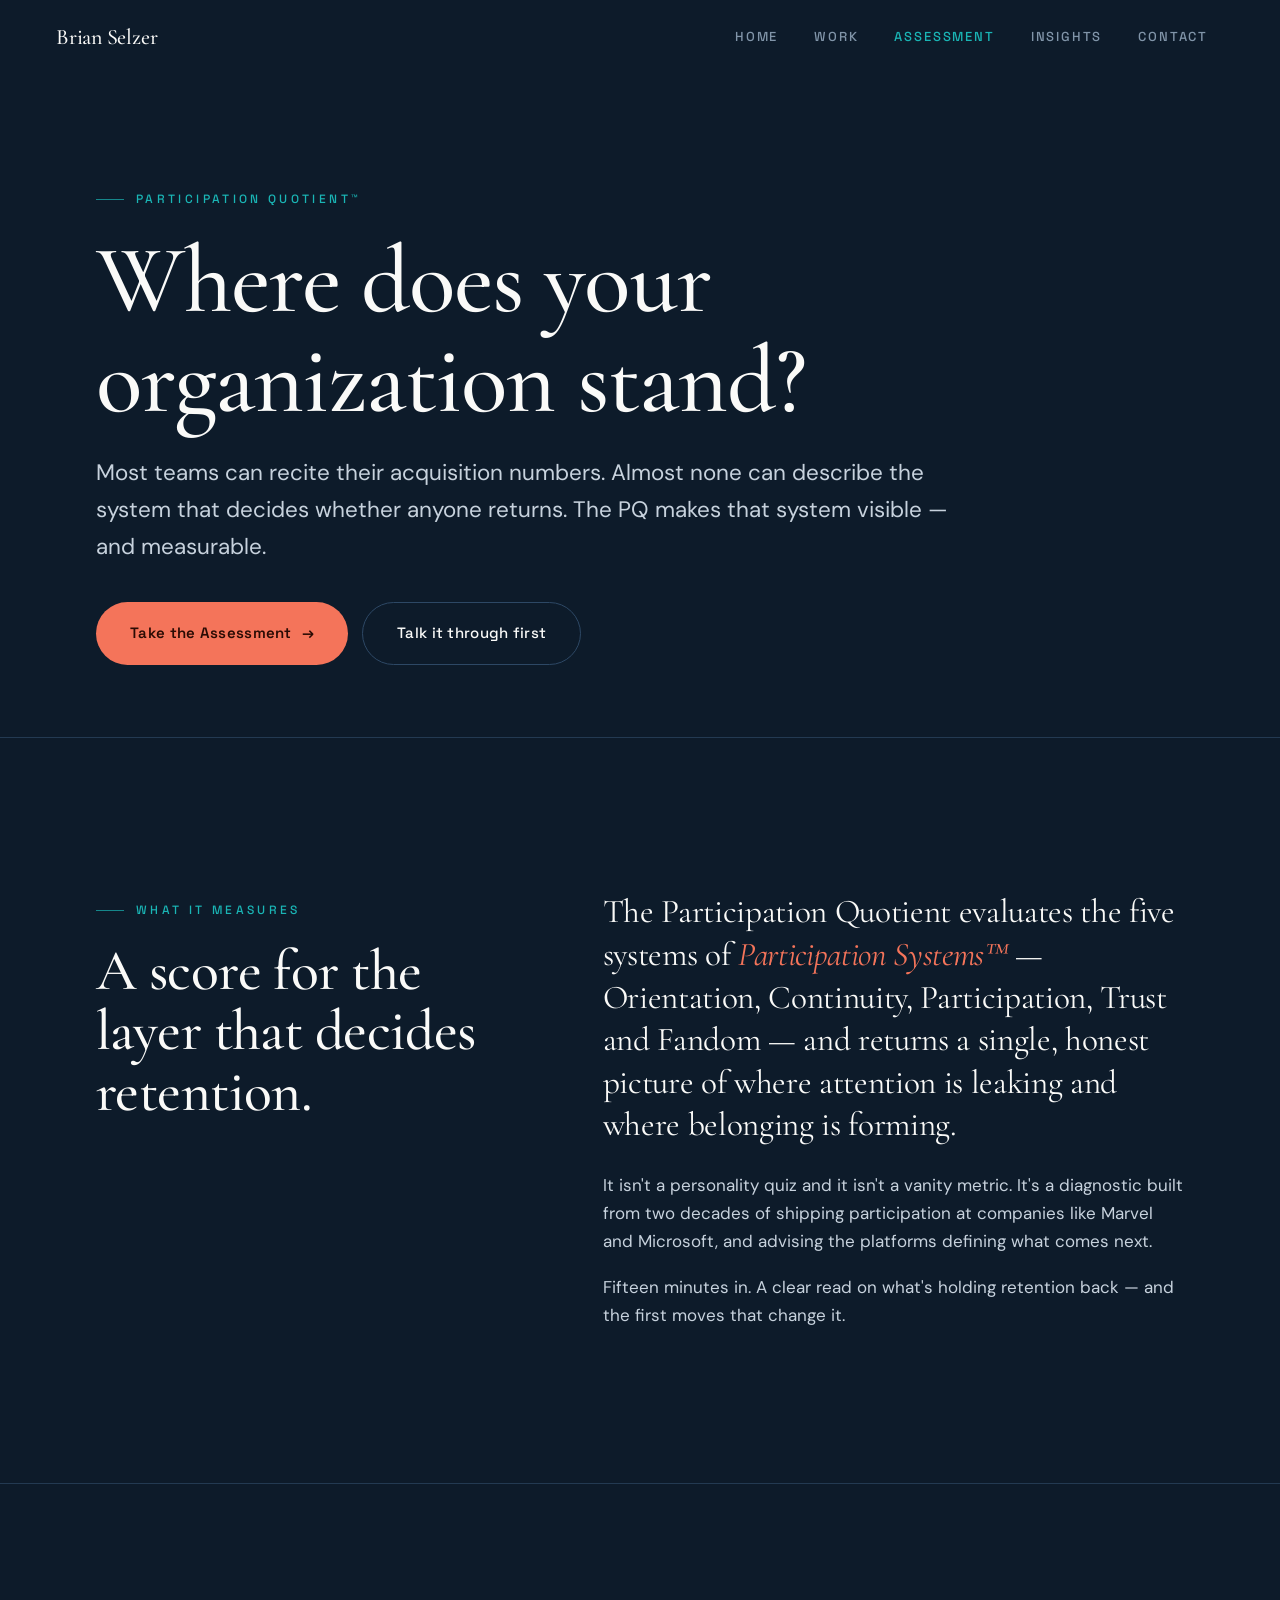
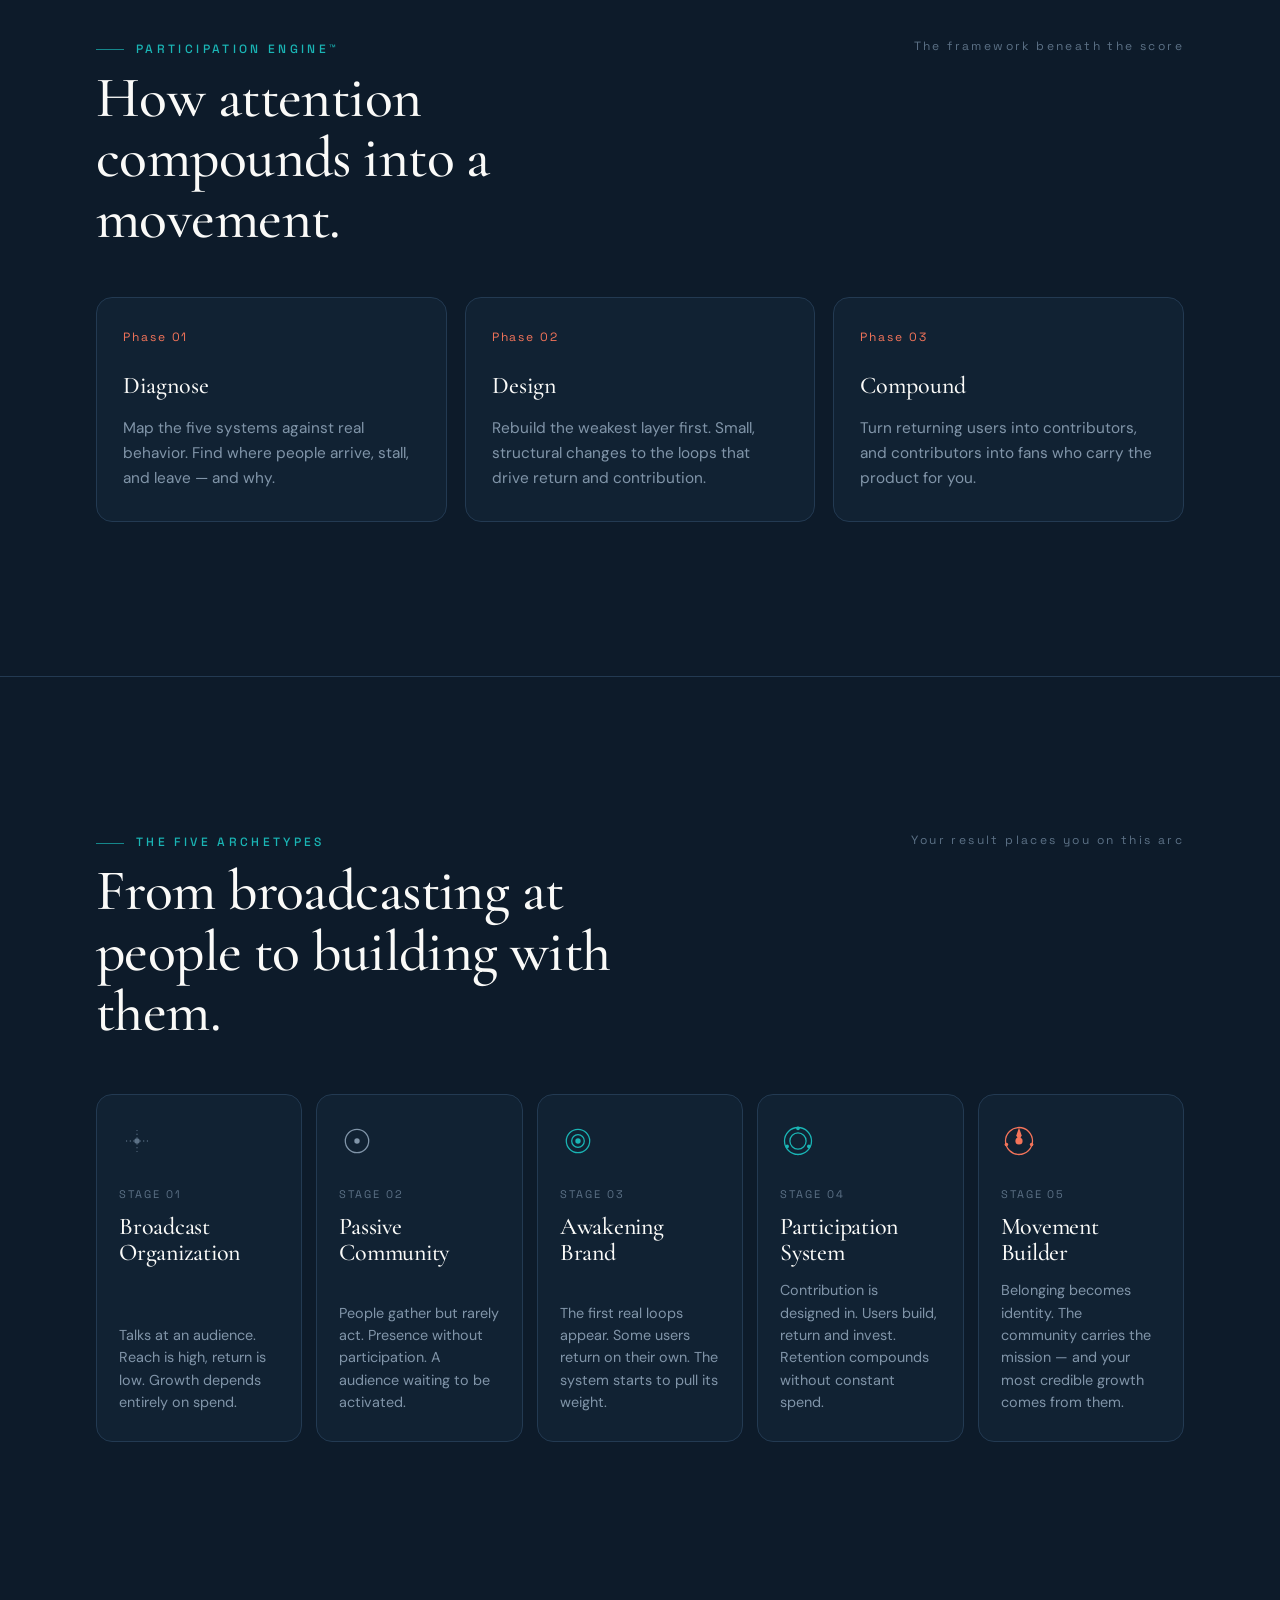
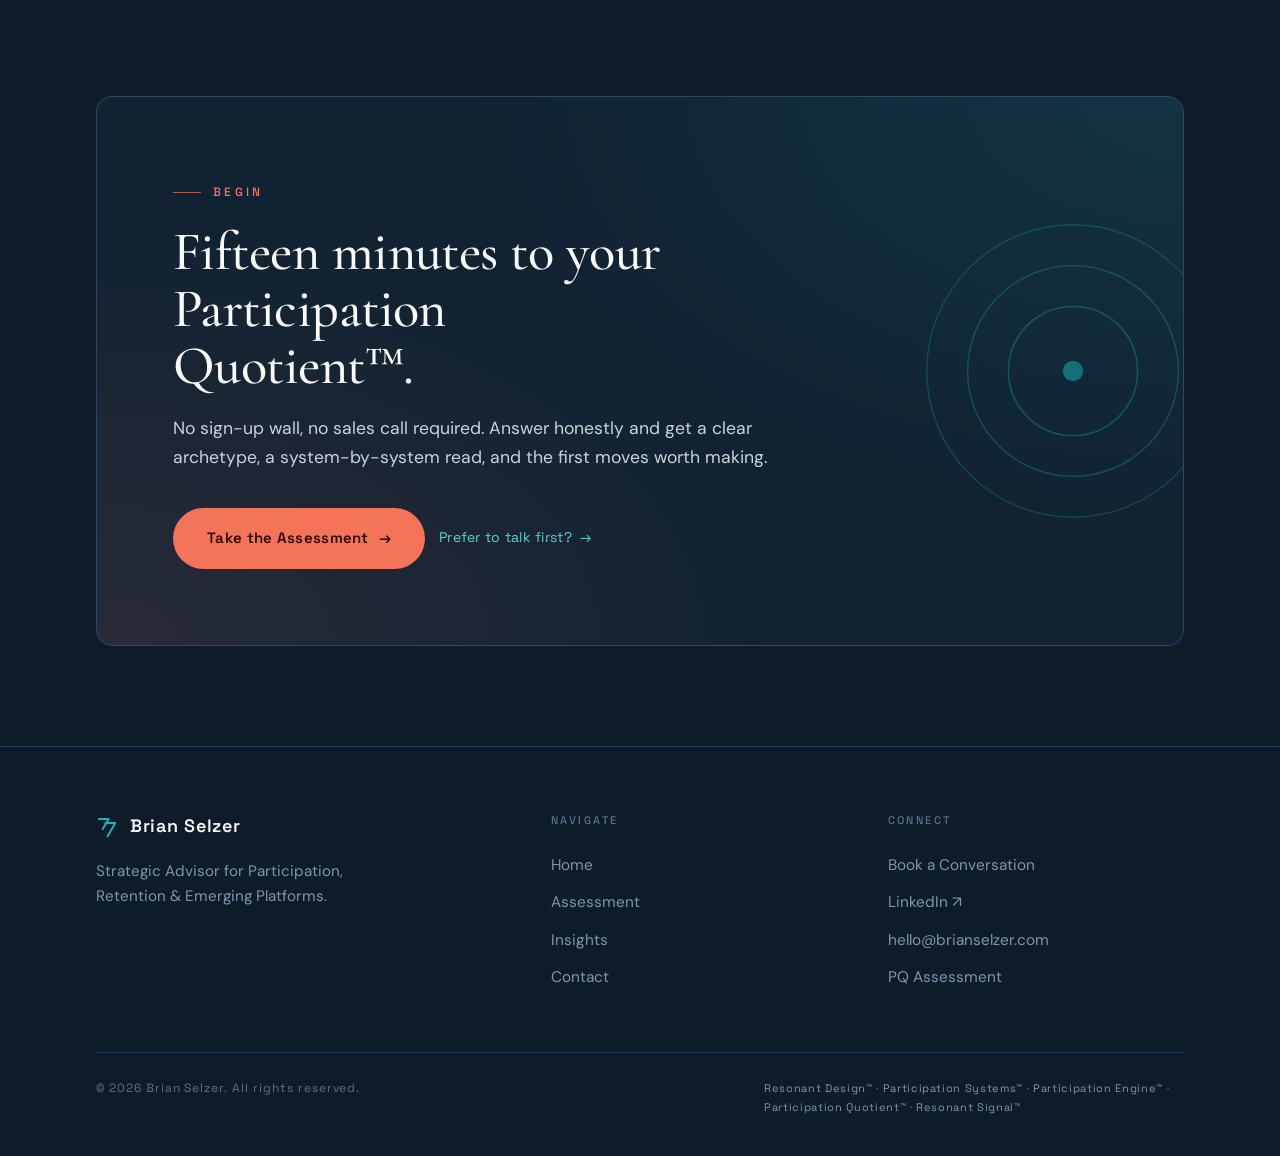
==== assessment.html @ 2e710cef "Add files via upload" ====
<!doctype html>
<html lang="en">
<head>
<meta charset="utf-8"/>
<script>document.documentElement.className+=' js';</script>
<meta name="viewport" content="width=device-width, initial-scale=1"/>
<title>The Participation Quotient&trade; — Brian Selzer</title>
<meta name="description" content="The Participation Quotient (PQ) scores your organization's participation layer across five systems and places you among five archetypes — from Broadcast Organization to Movement Builder."/>
<link rel="preconnect" href="https://fonts.googleapis.com"/>
<link rel="preconnect" href="https://fonts.gstatic.com" crossorigin/>
<link rel="stylesheet" href="styles.css"/>
</head>
<body>

<header class="nav">
  <a class="brand" href="index.html" aria-label="Brian Selzer — home">
    <span class="brand__wordmark">Brian Selzer</span>
  </a>
  <button class="nav__toggle" aria-label="Toggle menu" aria-expanded="false"><span></span><span></span><span></span></button>
  <nav class="nav__menu">
    <div class="nav__links">
      <a class="nav__link" href="index.html">Home</a>
      <a class="nav__link" href="work.html">Work</a>
      <a class="nav__link is-active" href="assessment.html">Assessment</a>
      <a class="nav__link" href="insights.html">Insights</a>
      <a class="nav__link" href="contact.html">Contact</a>
    </div>
  </nav>
</header>

<main>

<!-- PAGE HEAD -->
<section class="page-head">
  <div class="wrap">
    <p class="eyebrow reveal">Participation Quotient&trade;</p>
    <h1 class="page-head__title reveal" data-delay="60">Where does your<br/>organization stand?</h1>
    <p class="page-head__lede reveal" data-delay="120">Most teams can recite their acquisition numbers. Almost none can describe the system that decides whether anyone returns. The PQ makes that system visible — and measurable.</p>
    <div class="hero__ctas reveal" data-delay="180" style="margin-top:36px;">
      <a class="btn btn--coral btn--lg" href="/pq">Take the Assessment <span class="arr">→</span></a>
      <a class="btn btn--ghost btn--lg" href="contact.html">Talk it through first</a>
    </div>
  </div>
</section>

<hr class="divider"/>

<!-- WHAT IT MEASURES -->
<section class="section">
  <div class="wrap split">
    <div class="split__head">
      <p class="eyebrow reveal">What it measures</p>
      <h2 class="h2 reveal" data-delay="80" style="margin-top:20px;">A score for the layer that decides retention.</h2>
    </div>
    <div>
      <p class="lead-para reveal">The Participation Quotient evaluates the five systems of <em>Participation Systems&trade;</em> — Orientation, Continuity, Participation, Trust and Fandom — and returns a single, honest picture of where attention is leaking and where belonging is forming.</p>
      <p class="body-para reveal" data-delay="80">It isn't a personality quiz and it isn't a vanity metric. It's a diagnostic built from two decades of shipping participation at companies like Marvel and Microsoft, and advising the platforms defining what comes next.</p>
      <p class="body-para reveal" data-delay="120">Fifteen minutes in. A clear read on what's holding retention back — and the first moves that change it.</p>
    </div>
  </div>
</section>

<hr class="divider"/>

<!-- PARTICIPATION ENGINE -->
<section class="section">
  <div class="wrap">
    <div class="kicker-row">
      <p class="eyebrow reveal">Participation Engine&trade;</p>
      <span class="section-index reveal">The framework beneath the score</span>
    </div>
    <h2 class="h2 reveal" data-delay="60" style="max-width:20ch;">How attention compounds into a movement.</h2>
    <div class="engine">
      <div class="engine__step reveal">
        <div class="engine__n">Phase 01</div>
        <div class="engine__t">Diagnose</div>
        <p class="engine__d">Map the five systems against real behavior. Find where people arrive, stall, and leave — and why.</p>
      </div>
      <div class="engine__step reveal" data-delay="80">
        <div class="engine__n">Phase 02</div>
        <div class="engine__t">Design</div>
        <p class="engine__d">Rebuild the weakest layer first. Small, structural changes to the loops that drive return and contribution.</p>
      </div>
      <div class="engine__step reveal" data-delay="160">
        <div class="engine__n">Phase 03</div>
        <div class="engine__t">Compound</div>
        <p class="engine__d">Turn returning users into contributors, and contributors into fans who carry the product for you.</p>
      </div>
    </div>
  </div>
</section>

<hr class="divider"/>

<!-- ARCHETYPES -->
<section class="section">
  <div class="wrap">
    <div class="kicker-row">
      <p class="eyebrow reveal">The five archetypes</p>
      <span class="section-index reveal">Your result places you on this arc</span>
    </div>
    <h2 class="h2 reveal" data-delay="60" style="max-width:22ch;">From broadcasting at people to building with them.</h2>
    <div class="arch__grid">
      <article class="arch reveal">
        <svg class="arch__dot" viewBox="0 0 40 40" fill="none" stroke="#5C7186" stroke-width="1.4" aria-hidden="true"><circle cx="20" cy="20" r="3" fill="#5C7186" stroke="none"/><path d="M20 17V6M20 23v11M17 20H6M23 20h11" stroke-dasharray="1 3"/></svg>
        <div class="arch__stage">Stage 01</div>
        <h3 class="arch__name">Broadcast Organization</h3>
        <p class="arch__desc">Talks at an audience. Reach is high, return is low. Growth depends entirely on spend.</p>
      </article>
      <article class="arch reveal" data-delay="60">
        <svg class="arch__dot" viewBox="0 0 40 40" fill="none" stroke="#8195A9" stroke-width="1.4" aria-hidden="true"><circle cx="20" cy="20" r="13"/><circle cx="20" cy="20" r="3" fill="#8195A9" stroke="none"/></svg>
        <div class="arch__stage">Stage 02</div>
        <h3 class="arch__name">Passive Community</h3>
        <p class="arch__desc">People gather but rarely act. Presence without participation. A audience waiting to be activated.</p>
      </article>
      <article class="arch reveal" data-delay="120">
        <svg class="arch__dot" viewBox="0 0 40 40" fill="none" stroke="#1AB5B5" stroke-width="1.4" aria-hidden="true"><circle cx="20" cy="20" r="13"/><circle cx="20" cy="20" r="7"/><circle cx="20" cy="20" r="3" fill="#1AB5B5" stroke="none"/></svg>
        <div class="arch__stage">Stage 03</div>
        <h3 class="arch__name">Awakening Brand</h3>
        <p class="arch__desc">The first real loops appear. Some users return on their own. The system starts to pull its weight.</p>
      </article>
      <article class="arch reveal" data-delay="180">
        <svg class="arch__dot" viewBox="0 0 40 40" fill="none" stroke="#1AB5B5" stroke-width="1.4" aria-hidden="true"><circle cx="20" cy="20" r="15"/><circle cx="20" cy="20" r="9"/><circle cx="20" cy="6" r="2" fill="#1AB5B5" stroke="none"/><circle cx="32" cy="26" r="2" fill="#1AB5B5" stroke="none"/><circle cx="8" cy="26" r="2" fill="#1AB5B5" stroke="none"/></svg>
        <div class="arch__stage">Stage 04</div>
        <h3 class="arch__name">Participation System</h3>
        <p class="arch__desc">Contribution is designed in. Users build, return and invest. Retention compounds without constant spend.</p>
      </article>
      <article class="arch reveal" data-delay="240">
        <svg class="arch__dot" viewBox="0 0 40 40" fill="none" stroke="#F4745A" stroke-width="1.4" aria-hidden="true"><circle cx="20" cy="20" r="15"/><circle cx="20" cy="20" r="4" fill="#F4745A" stroke="none"/><path d="M20 5 L23 14 L20 20 L17 14 Z" fill="#F4745A" stroke="none"/><circle cx="34" cy="24" r="2" fill="#F4745A" stroke="none"/><circle cx="6" cy="24" r="2" fill="#F4745A" stroke="none"/></svg>
        <div class="arch__stage">Stage 05</div>
        <h3 class="arch__name">Movement Builder</h3>
        <p class="arch__desc">Belonging becomes identity. The community carries the mission — and your most credible growth comes from them.</p>
      </article>
    </div>
  </div>
</section>

<!-- CTA -->
<section class="section section--tight">
  <div class="wrap">
    <div class="feature reveal">
      <svg class="feature__sig" viewBox="0 0 200 200" fill="none" stroke="currentColor" stroke-width="0.8" aria-hidden="true">
        <circle cx="100" cy="100" r="86" opacity="0.5"/><circle cx="100" cy="100" r="62" opacity="0.6"/><circle cx="100" cy="100" r="38" opacity="0.7"/><circle cx="100" cy="100" r="6" fill="currentColor" stroke="none"/>
      </svg>
      <p class="eyebrow feature__eyebrow">Begin</p>
      <h2 class="feature__title">Fifteen minutes to your Participation Quotient&trade;.</h2>
      <p class="feature__copy">No sign-up wall, no sales call required. Answer honestly and get a clear archetype, a system-by-system read, and the first moves worth making.</p>
      <div class="feature__ctas">
        <a class="btn btn--coral btn--lg" href="/pq">Take the Assessment <span class="arr">→</span></a>
        <a class="textlink" href="contact.html">Prefer to talk first? <span class="arr">→</span></a>
      </div>
    </div>
  </div>
</section>

</main>

<footer class="footer">
  <div class="wrap">
    <div class="footer__top">
      <div class="footer__brand">
        <a class="brand" href="index.html">
          <svg class="brand__mark" viewBox="0 0 100 120" fill="none" stroke="currentColor" stroke-width="9" stroke-linecap="round" stroke-linejoin="round"><path d="M12 28 L58 28 L30 74"/><path d="M42 46 L88 46 L52 108"/></svg>
          <span class="brand__name">Brian Selzer</span>
        </a>
        <p class="footer__tagline">Strategic Advisor for Participation, Retention &amp; Emerging Platforms.</p>
      </div>
      <div class="footer__col">
        <h4>Navigate</h4>
        <a href="index.html">Home</a>
        <a href="assessment.html">Assessment</a>
        <a href="insights.html">Insights</a>
        <a href="contact.html">Contact</a>
      </div>
      <div class="footer__col">
        <h4>Connect</h4>
        <a href="contact.html">Book a Conversation</a>
        <a href="https://www.linkedin.com/" target="_blank" rel="noopener">LinkedIn &#8599;</a>
        <a href="mailto:hello@brianselzer.com">hello@brianselzer.com</a>
        <a href="/pq">PQ Assessment</a>
      </div>
    </div>
    <div class="footer__bottom">
      <span class="footer__legal">&copy; <span data-year>2026</span> Brian Selzer. All rights reserved.</span>
      <span class="footer__ip"><span>Resonant Design&trade;</span> · <span>Participation Systems&trade;</span> · <span>Participation Engine&trade;</span> · <span>Participation Quotient&trade;</span> · <span>Resonant Signal&trade;</span></span>
    </div>
  </div>
</footer>

<script src="app.js"></script>
</body>
</html>
---- styles.css ----
/* ============================================================
   Brian Selzer — Personal Brand Platform
   Strategic Advisor for Participation, Retention & Emerging Platforms
   Dark-first. Navy + Teal + Coral. Cormorant / DM Sans / Space Grotesk.
   Production stylesheet — no frameworks, no dependencies.
   ============================================================ */

@import url('https://fonts.googleapis.com/css2?family=Cormorant+Garamond:ital,wght@0,400;0,500;0,600;1,400;1,500&family=DM+Sans:opsz,wght@9..40,300;9..40,400;9..40,500;9..40,600&family=Space+Grotesk:wght@400;500;600&display=swap');

/* ---------- Tokens ---------- */
:root {
  /* surfaces */
  --navy:        #0D1B2A;
  --navy-2:      #112233;
  --navy-3:      #16293D;
  --navy-line:   #233a52;
  --navy-line-2: #2d4865;

  --soft-white:  #FAFAF8;
  --soft-white-2:#F1F0EB;

  /* ink on dark */
  --fg-0: #FAFAF8;
  --fg-1: #C7D2DD;
  --fg-2: #8195A9;
  --fg-3: #5C7186;

  /* accents */
  --teal:        #1AB5B5;
  --teal-glow:   #5BD1D1;
  --teal-deep:   #0E7E7E;
  --teal-wash:   rgba(26,181,181,0.09);

  --coral:       #F4745A;
  --coral-glow:  #FA9A85;
  --coral-ink:   #D2543B;
  --coral-wash:  rgba(244,116,90,0.09);

  /* fonts */
  --font-display: 'Cormorant Garamond', Georgia, serif;
  --font-body:    'DM Sans', -apple-system, BlinkMacSystemFont, 'Helvetica Neue', Arial, sans-serif;
  --font-tech:    'Space Grotesk', var(--font-body);

  /* rhythm */
  --maxw: 1200px;
  --gut: clamp(20px, 5vw, 56px);
  --sp-section: clamp(80px, 12vw, 160px);

  --ease: cubic-bezier(0.2, 0.7, 0.2, 1);
  --ease-out: cubic-bezier(0.16, 1, 0.3, 1);

  --radius: 4px;
  --radius-lg: 16px;
}

/* ---------- Reset ---------- */
*, *::before, *::after { box-sizing: border-box; margin: 0; padding: 0; }
html { scroll-behavior: smooth; -webkit-text-size-adjust: 100%; }
@media (prefers-reduced-motion: reduce) { html { scroll-behavior: auto; } }

body {
  font-family: var(--font-body);
  background: var(--navy);
  color: var(--fg-1);
  font-size: 17px;
  line-height: 1.65;
  font-weight: 400;
  -webkit-font-smoothing: antialiased;
  -moz-osx-font-smoothing: grayscale;
  overflow-x: clip;
  text-rendering: optimizeLegibility;
}

img, svg { display: block; max-width: 100%; }
a { color: inherit; text-decoration: none; }
button { font-family: inherit; cursor: pointer; border: none; background: none; color: inherit; }
::selection { background: var(--teal); color: var(--navy); }

/* ---------- Layout helpers ---------- */
.wrap { width: 100%; max-width: var(--maxw); margin: 0 auto; padding-inline: var(--gut); }
.section { padding-block: var(--sp-section); position: relative; }
.section--tight { padding-block: clamp(56px, 8vw, 100px); }
.divider { border: 0; border-top: 1px solid var(--navy-line); margin: 0; }

/* ---------- Type ---------- */
.eyebrow {
  font-family: var(--font-tech);
  font-size: 12px;
  font-weight: 500;
  letter-spacing: 0.28em;
  text-transform: uppercase;
  color: var(--teal);
  display: inline-flex;
  align-items: center;
  gap: 12px;
}
.eyebrow::before {
  content: "";
  width: 28px; height: 1px;
  background: var(--teal);
  opacity: 0.7;
}
.eyebrow--plain::before { display: none; }

h1, h2, h3 { font-family: var(--font-display); font-weight: 500; line-height: 1.04; letter-spacing: -0.01em; color: var(--fg-0); }
.display {
  font-size: clamp(3.2rem, 9vw, 7rem);
  font-weight: 500;
  line-height: 0.98;
  letter-spacing: -0.02em;
}
.h2 { font-size: clamp(2.1rem, 4.6vw, 3.6rem); line-height: 1.05; }
.h3 { font-size: clamp(1.4rem, 2.4vw, 1.9rem); line-height: 1.12; }
em.accent { font-style: italic; color: var(--coral); }
em.accent-teal { font-style: italic; color: var(--teal-glow); }
.serif-italic { font-style: italic; }

.lede { font-size: clamp(1.15rem, 1.8vw, 1.45rem); line-height: 1.5; color: var(--fg-1); max-width: 40ch; }
.muted { color: var(--fg-2); }
.measure { max-width: 62ch; }
.tm { font-size: 0.62em; vertical-align: super; opacity: 0.7; font-weight: 400; letter-spacing: 0; }

/* ---------- Buttons ---------- */
.btn {
  display: inline-flex; align-items: center; gap: 10px;
  font-family: var(--font-tech);
  font-size: 14px; font-weight: 500;
  letter-spacing: 0.02em;
  padding: 15px 26px;
  border-radius: 999px;
  transition: transform 0.2s var(--ease), background 0.2s var(--ease), box-shadow 0.3s var(--ease), color 0.2s var(--ease), border-color 0.2s var(--ease);
  white-space: nowrap;
}
.btn .arr { transition: transform 0.25s var(--ease); }
.btn:hover .arr { transform: translateX(4px); }
.btn:active { transform: translateY(1px); }

.btn--primary { background: var(--teal); color: #04201f; font-weight: 600; }
.btn--primary:hover { background: var(--teal-glow); box-shadow: 0 12px 40px -12px rgba(26,181,181,0.6); }

.btn--ghost { color: var(--fg-0); border: 1px solid var(--navy-line-2); }
.btn--ghost:hover { border-color: var(--teal); color: var(--teal-glow); }

.btn--coral { background: var(--coral); color: #2a0b04; font-weight: 600; }
.btn--coral:hover { background: var(--coral-glow); box-shadow: 0 12px 40px -12px rgba(244,116,90,0.55); }

.btn--lg { padding: 18px 34px; font-size: 15px; }
.textlink {
  font-family: var(--font-tech); font-size: 14px; letter-spacing: 0.02em;
  color: var(--teal-glow); display: inline-flex; align-items: center; gap: 8px;
  border-bottom: 1px solid transparent; padding-bottom: 2px;
  transition: border-color 0.2s var(--ease), gap 0.2s var(--ease);
}
.textlink:hover { border-color: var(--teal); }
.textlink .arr { transition: transform 0.25s var(--ease); }
.textlink:hover .arr { transform: translateX(3px); }

/* ---------- Nav ---------- */
.nav {
  position: fixed; inset: 0 0 auto 0; z-index: 100;
  display: flex; align-items: center; justify-content: space-between;
  padding: 18px var(--gut);
  transition: background 0.3s var(--ease), border-color 0.3s var(--ease), padding 0.3s var(--ease);
  border-bottom: 1px solid transparent;
}
.nav.is-scrolled {
  background: rgba(13,27,42,0.72);
  backdrop-filter: blur(16px) saturate(140%);
  -webkit-backdrop-filter: blur(16px) saturate(140%);
  border-bottom-color: var(--navy-line);
  padding-block: 14px;
}
.brand { display: flex; align-items: center; gap: 12px; }
.brand__mark { width: 22px; height: 26px; color: var(--teal); flex: none; }
.brand__name {
  font-family: var(--font-tech); font-weight: 600; font-size: 15px;
  letter-spacing: 0.04em; color: var(--fg-0); white-space: nowrap;
}
.brand__wordmark {
  font-family: var(--font-display);
  font-weight: 500;
  font-size: 22px;
  letter-spacing: -0.01em;
  color: var(--fg-0);
  white-space: nowrap;
  line-height: 1;
}
.nav__links { display: flex; align-items: center; gap: 4px; }
.nav__link {
  font-family: var(--font-tech); font-size: 13px; font-weight: 500;
  letter-spacing: 0.14em; text-transform: uppercase; color: var(--fg-2);
  padding: 8px 16px; border-radius: 999px;
  transition: color 0.2s var(--ease), background 0.2s var(--ease);
}
.nav__link:hover { color: var(--fg-0); }
.nav__link.is-active { color: var(--teal); }
.nav__cta { margin-left: 10px; }
.nav__toggle { display: none; width: 30px; height: 30px; position: relative; }
.nav__toggle span { position: absolute; left: 4px; right: 4px; height: 1.5px; background: var(--fg-0); transition: transform 0.3s var(--ease), opacity 0.2s var(--ease); }
.nav__toggle span:nth-child(1) { top: 9px; } .nav__toggle span:nth-child(2) { top: 15px; } .nav__toggle span:nth-child(3) { top: 21px; }
body.menu-open .nav__toggle span:nth-child(1) { transform: translateY(6px) rotate(45deg); }
body.menu-open .nav__toggle span:nth-child(2) { opacity: 0; }
body.menu-open .nav__toggle span:nth-child(3) { transform: translateY(-6px) rotate(-45deg); }

@media (max-width: 860px) {
  .nav__menu {
    position: fixed; inset: 0; z-index: 99;
    background: rgba(13,27,42,0.97); backdrop-filter: blur(20px);
    flex-direction: column; align-items: flex-start; justify-content: center;
    gap: 8px; padding: var(--gut);
    transform: translateY(-100%); opacity: 0; pointer-events: none;
    transition: transform 0.4s var(--ease-out), opacity 0.3s var(--ease);
    display: flex;
  }
  body.menu-open .nav__menu { transform: translateY(0); opacity: 1; pointer-events: auto; }
  .nav__links { flex-direction: column; align-items: flex-start; gap: 4px; }
  .nav__link { font-size: 24px; font-family: var(--font-display); text-transform: none; letter-spacing: 0; padding: 10px 0; }
  .nav__cta { margin: 18px 0 0; }
  .nav__toggle { display: block; z-index: 101; }
}

/* ---------- Hero ---------- */
.hero { position: relative; display: flex; align-items: center; overflow: hidden; padding-block: 180px 80px; }
.hero__grid { display: grid; grid-template-columns: 1.15fr 0.85fr; gap: 48px; align-items: center; width: 100%; }
.hero__sig { position: relative; aspect-ratio: 1; width: 100%; max-width: 460px; margin-inline: auto; }
.hero__sig svg { width: 100%; height: 100%; overflow: visible; }
.hero__num { font-family: var(--font-tech); font-size: 12px; letter-spacing: 0.3em; color: var(--fg-3); margin-bottom: 26px; }
.hero__title { margin: 0 0 22px; }
.hero__role {
  font-family: var(--font-display);
  font-size: clamp(1.4rem, 2.4vw, 2rem);
  font-weight: 500;
  color: var(--fg-0);
  margin-bottom: 26px;
  line-height: 1.2;
  letter-spacing: -0.01em;
}
.hero__copy { font-size: clamp(1.05rem, 1.5vw, 1.2rem); color: var(--fg-1); max-width: 46ch; margin-bottom: 16px; }
.hero__copy--bio { color: var(--fg-2); font-size: clamp(0.95rem, 1.3vw, 1.05rem); margin-bottom: 38px; max-width: 52ch; }
.hero__ctas { display: flex; flex-wrap: wrap; gap: 14px; }
@media (max-width: 940px) {
  .hero__grid { grid-template-columns: 1fr; gap: 8px; }
  .hero__sig { grid-row: 1; max-width: 300px; opacity: 0.9; }
}

/* ---------- Credibility strip ---------- */
.cred { border-block: 1px solid var(--navy-line); background: var(--navy-2); }
.cred__inner { padding-block: 34px; }
.cred__label { font-family: var(--font-tech); font-size: 11px; letter-spacing: 0.26em; text-transform: uppercase; color: var(--fg-3); margin-bottom: 22px; text-align: center; }
.cred__logos {
  display: flex; flex-wrap: wrap; align-items: center; justify-content: center;
  gap: clamp(20px, 4vw, 52px);
}
.cred__logo {
  font-family: var(--font-tech); font-weight: 500;
  font-size: clamp(0.95rem, 1.5vw, 1.15rem); letter-spacing: 0.05em;
  color: var(--fg-2); opacity: 0.85;
  transition: color 0.25s var(--ease), opacity 0.25s var(--ease);
  white-space: nowrap;
}
.cred__logo:hover { color: var(--fg-0); opacity: 1; }

/* ---------- Pull / insight ---------- */
.insight { text-align: center; }
.insight__quote {
  font-family: var(--font-display); font-weight: 500;
  font-size: clamp(2rem, 5.2vw, 4.1rem); line-height: 1.08; letter-spacing: -0.015em;
  color: var(--fg-0); max-width: 18ch; margin: 0 auto; text-wrap: balance;
}
.insight__quote .ln2 { color: var(--coral); font-style: italic; }
.insight__by { margin-top: 30px; font-family: var(--font-tech); font-size: 12px; letter-spacing: 0.24em; text-transform: uppercase; color: var(--fg-3); }

/* ---------- Two-col text ---------- */
.split { display: grid; grid-template-columns: 0.85fr 1.15fr; gap: clamp(32px, 6vw, 88px); align-items: start; }
.split__head { position: sticky; top: 120px; }
@media (max-width: 860px) { .split { grid-template-columns: 1fr; gap: 28px; } .split__head { position: static; } }

.lead-para { font-size: clamp(1.5rem, 2.6vw, 2.1rem); font-family: var(--font-display); line-height: 1.28; color: var(--fg-0); font-weight: 400; letter-spacing: -0.01em; }
.lead-para em { font-style: italic; color: var(--coral); }
.body-para { color: var(--fg-1); margin-top: 24px; max-width: 56ch; }
.body-para + .body-para { margin-top: 18px; }

/* ---------- Participation Systems layers ---------- */
.layers { display: flex; flex-direction: column; gap: 0; margin-top: 56px; border-top: 1px solid var(--navy-line); }
.layer {
  display: grid; grid-template-columns: 64px 1fr auto; gap: clamp(16px, 3vw, 40px);
  align-items: center; padding-block: clamp(24px, 3vw, 34px);
  border-bottom: 1px solid var(--navy-line);
  position: relative; transition: padding-left 0.3s var(--ease);
}
.layer::before { content: ""; position: absolute; left: 0; top: 0; bottom: -1px; width: 2px; background: var(--teal); transform: scaleY(0); transform-origin: top; transition: transform 0.35s var(--ease); }
.layer:hover { padding-left: 22px; }
.layer:hover::before { transform: scaleY(1); }
.layer__num { font-family: var(--font-tech); font-size: 13px; letter-spacing: 0.1em; color: var(--teal); }
.layer__name { font-family: var(--font-display); font-size: clamp(1.6rem, 3vw, 2.4rem); font-weight: 500; color: var(--fg-0); }
.layer__desc { color: var(--fg-2); font-size: 0.98rem; max-width: 40ch; justify-self: start; }
@media (max-width: 720px) {
  .layer { grid-template-columns: 44px 1fr; }
  .layer__desc { grid-column: 2; max-width: none; }
}

/* ---------- Feature CTA block ---------- */
.feature {
  position: relative; overflow: hidden;
  border: 1px solid var(--navy-line-2); border-radius: var(--radius-lg);
  background:
    radial-gradient(120% 140% at 100% 0%, rgba(26,181,181,0.12), transparent 55%),
    radial-gradient(120% 140% at 0% 100%, rgba(244,116,90,0.10), transparent 55%),
    var(--navy-2);
  padding: clamp(40px, 6vw, 76px);
}
.feature__eyebrow { color: var(--coral); }
.feature__eyebrow::before { background: var(--coral); }
.feature__title { font-size: clamp(2rem, 4.6vw, 3.4rem); margin: 22px 0 20px; max-width: 20ch; }
.feature__copy { color: var(--fg-1); max-width: 52ch; margin-bottom: 36px; font-size: 1.1rem; }
.feature__ctas { display: flex; flex-wrap: wrap; gap: 14px; align-items: center; }
.feature__sig { position: absolute; right: -60px; top: 50%; transform: translateY(-50%); width: 340px; height: 340px; opacity: 0.5; pointer-events: none; color: var(--teal); }
@media (max-width: 760px) { .feature__sig { display: none; } }

/* ---------- Work ---------- */
.work__grid { display: grid; grid-template-columns: repeat(2, 1fr); gap: 20px; margin-top: 52px; }
.work-card {
  display: block; position: relative; overflow: hidden;
  border: 1px solid var(--navy-line); border-radius: var(--radius-lg);
  background: var(--navy-2); padding: 36px 34px 30px;
  transition: border-color 0.3s var(--ease), transform 0.3s var(--ease), background 0.3s var(--ease);
  min-height: 260px; display: flex; flex-direction: column;
}
.work-card:hover { border-color: var(--teal); transform: translateY(-4px); }
.work-card__tag { font-family: var(--font-tech); font-size: 11px; letter-spacing: 0.2em; text-transform: uppercase; color: var(--teal); margin-bottom: auto; }
.work-card__title { font-family: var(--font-display); font-size: clamp(1.7rem, 2.6vw, 2.2rem); font-weight: 500; color: var(--fg-0); margin: 40px 0 10px; }
.work-card__desc { color: var(--fg-2); font-size: 0.98rem; max-width: 42ch; }
.work-card__metric { margin-top: 22px; padding-top: 18px; border-top: 1px solid var(--navy-line); font-family: var(--font-tech); font-size: 13px; letter-spacing: 0.04em; color: var(--fg-1); }
.work-card__metric b { color: var(--coral); font-weight: 600; }
@media (max-width: 720px) { .work__grid { grid-template-columns: 1fr; } }

/* ---------- Signal / newsletter ---------- */
.signal__grid { display: grid; grid-template-columns: 1fr 1fr; gap: clamp(32px, 6vw, 80px); align-items: center; }
@media (max-width: 860px) { .signal__grid { grid-template-columns: 1fr; gap: 36px; } }
.topic-pills { display: flex; flex-wrap: wrap; gap: 10px; margin-top: 28px; }
.pill {
  font-family: var(--font-tech); font-size: 12px; letter-spacing: 0.08em;
  color: var(--fg-1); padding: 8px 16px; border-radius: 999px;
  border: 1px solid var(--navy-line-2); transition: border-color 0.2s var(--ease), color 0.2s var(--ease);
}
.pill:hover { border-color: var(--teal); color: var(--teal-glow); }

.form { display: flex; gap: 10px; margin-top: 28px; max-width: 440px; flex-wrap: wrap; }
.field {
  flex: 1 1 220px; background: var(--navy-3); border: 1px solid var(--navy-line-2);
  border-radius: 999px; padding: 14px 20px; color: var(--fg-0); font-family: var(--font-body); font-size: 15px;
  transition: border-color 0.2s var(--ease), box-shadow 0.2s var(--ease);
}
.field::placeholder { color: var(--fg-3); }
.field:focus { outline: none; border-color: var(--teal); box-shadow: 0 0 0 3px var(--teal-wash); }
.form__note { font-size: 13px; color: var(--fg-3); margin-top: 14px; }

/* ---------- Big CTA ---------- */
.cta-end { text-align: center; }
.cta-end__title { font-size: clamp(2.4rem, 6vw, 4.6rem); margin-bottom: 28px; max-width: 16ch; margin-inline: auto; }
.cta-end__sub { color: var(--fg-2); max-width: 48ch; margin: 0 auto 40px; font-size: 1.1rem; }

/* ---------- Footer ---------- */
.footer { border-top: 1px solid var(--navy-line); padding-block: 64px 40px; }
.footer__top { display: grid; grid-template-columns: 1.4fr 1fr 1fr; gap: 40px; }
.footer__brand .brand__name { font-size: 18px; }
.footer__tagline { color: var(--fg-2); margin-top: 18px; max-width: 32ch; font-size: 0.95rem; }
.footer__col h4 { font-family: var(--font-tech); font-size: 11px; letter-spacing: 0.22em; text-transform: uppercase; color: var(--fg-3); font-weight: 500; margin-bottom: 18px; }
.footer__col a { display: block; color: var(--fg-2); padding: 6px 0; font-size: 0.96rem; transition: color 0.2s var(--ease); }
.footer__col a:hover { color: var(--teal-glow); }
.footer__bottom { display: flex; flex-wrap: wrap; justify-content: space-between; gap: 16px; margin-top: 56px; padding-top: 26px; border-top: 1px solid var(--navy-line); }
.footer__legal { font-family: var(--font-tech); font-size: 12px; letter-spacing: 0.08em; color: var(--fg-3); }
.footer__ip { font-family: var(--font-tech); font-size: 11px; letter-spacing: 0.06em; color: var(--fg-3); max-width: 60ch; }
.footer__ip span { color: var(--fg-2); }
@media (max-width: 720px) { .footer__top { grid-template-columns: 1fr 1fr; } .footer__brand { grid-column: 1 / -1; } }

/* ---------- Page header (interior pages) ---------- */
.page-head { padding-top: 180px; padding-bottom: clamp(40px, 6vw, 72px); position: relative; overflow: hidden; }
.page-head__title { font-size: clamp(3rem, 8vw, 6rem); margin: 22px 0 24px; }
.page-head__lede { max-width: 54ch; font-size: clamp(1.15rem, 1.8vw, 1.4rem); color: var(--fg-1); }

/* ---------- Archetypes ---------- */
.arch__grid { display: grid; grid-template-columns: repeat(5, 1fr); gap: 14px; margin-top: 52px; counter-reset: arch; }
.arch {
  border: 1px solid var(--navy-line); border-radius: var(--radius-lg);
  padding: 28px 22px; background: var(--navy-2); position: relative;
  display: flex; flex-direction: column; min-height: 300px;
  transition: border-color 0.3s var(--ease), transform 0.3s var(--ease);
}
.arch:hover { border-color: var(--teal); transform: translateY(-4px); }
.arch__dot { width: 36px; height: 36px; margin-bottom: 26px; }
.arch__stage { font-family: var(--font-tech); font-size: 11px; letter-spacing: 0.18em; text-transform: uppercase; color: var(--fg-3); margin-bottom: 10px; }
.arch__name { font-family: var(--font-display); font-size: 1.5rem; font-weight: 500; color: var(--fg-0); line-height: 1.08; margin-bottom: 14px; }
.arch__desc { color: var(--fg-2); font-size: 0.9rem; line-height: 1.55; margin-top: auto; }
@media (max-width: 980px) { .arch__grid { grid-template-columns: repeat(2, 1fr); } }
@media (max-width: 520px) { .arch__grid { grid-template-columns: 1fr; } }

/* ---------- Engine steps ---------- */
.engine { display: grid; grid-template-columns: repeat(3, 1fr); gap: 18px; margin-top: 48px; }
.engine__step { padding: 30px 26px; border: 1px solid var(--navy-line); border-radius: var(--radius-lg); background: var(--navy-2); }
.engine__n { font-family: var(--font-tech); font-size: 12px; letter-spacing: 0.16em; color: var(--coral); margin-bottom: 18px; }
.engine__t { font-family: var(--font-display); font-size: 1.5rem; font-weight: 500; color: var(--fg-0); margin-bottom: 10px; }
.engine__d { color: var(--fg-2); font-size: 0.96rem; }
@media (max-width: 820px) { .engine { grid-template-columns: 1fr; } }

/* ---------- Insights / essays ---------- */
.essay-list { margin-top: 48px; border-top: 1px solid var(--navy-line); }
.essay {
  display: grid; grid-template-columns: 88px 1fr auto; gap: clamp(16px, 3vw, 40px);
  align-items: center; padding-block: 30px; border-bottom: 1px solid var(--navy-line);
  transition: padding-left 0.3s var(--ease); position: relative;
}
.essay::before { content: ""; position: absolute; left: 0; top: 0; bottom: -1px; width: 2px; background: var(--coral); transform: scaleY(0); transform-origin: top; transition: transform 0.35s var(--ease); }
.essay:hover { padding-left: 20px; }
.essay:hover::before { transform: scaleY(1); }
.essay__cat { font-family: var(--font-tech); font-size: 11px; letter-spacing: 0.16em; text-transform: uppercase; color: var(--teal); }
.essay__title { font-family: var(--font-display); font-size: clamp(1.4rem, 2.6vw, 2rem); font-weight: 500; color: var(--fg-0); line-height: 1.1; }
.essay__title span { display: block; font-family: var(--font-body); font-size: 0.92rem; color: var(--fg-2); font-weight: 400; margin-top: 8px; letter-spacing: 0; line-height: 1.5; max-width: 60ch; }
.essay__meta { font-family: var(--font-tech); font-size: 12px; letter-spacing: 0.06em; color: var(--fg-3); white-space: nowrap; }
.essay__arr { color: var(--teal); transition: transform 0.25s var(--ease); }
.essay:hover .essay__arr { transform: translateX(4px); }
@media (max-width: 720px) { .essay { grid-template-columns: 1fr auto; } .essay__cat { display: none; } }

/* ---------- Media logos row ---------- */
.media-row { display: flex; flex-wrap: wrap; gap: clamp(20px, 4vw, 48px); align-items: center; margin-top: 36px; }
.media-row span { font-family: var(--font-display); font-style: italic; font-size: clamp(1.3rem, 2.4vw, 1.9rem); color: var(--fg-2); transition: color 0.25s var(--ease); }
.media-row span:hover { color: var(--fg-0); }

/* ---------- Speaking topics ---------- */
.topics { display: grid; grid-template-columns: repeat(2, 1fr); gap: 16px; margin-top: 40px; }
.topic { display: flex; gap: 18px; padding: 24px 26px; border: 1px solid var(--navy-line); border-radius: var(--radius-lg); background: var(--navy-2); align-items: flex-start; }
.topic__n { font-family: var(--font-tech); font-size: 12px; letter-spacing: 0.1em; color: var(--teal); padding-top: 4px; }
.topic__t { font-family: var(--font-display); font-size: 1.3rem; font-weight: 500; color: var(--fg-0); margin-bottom: 6px; }
.topic__d { color: var(--fg-2); font-size: 0.93rem; }
@media (max-width: 720px) { .topics { grid-template-columns: 1fr; } }

/* ---------- Contact ---------- */
.contact__grid { display: grid; grid-template-columns: 1fr 0.85fr; gap: clamp(40px, 7vw, 96px); align-items: start; }
@media (max-width: 860px) { .contact__grid { grid-template-columns: 1fr; gap: 44px; } }
.contact-method { display: block; padding: 26px 0; border-bottom: 1px solid var(--navy-line); transition: padding-left 0.3s var(--ease); }
.contact-method:first-child { border-top: 1px solid var(--navy-line); }
.contact-method:hover { padding-left: 14px; }
.contact-method__label { font-family: var(--font-tech); font-size: 11px; letter-spacing: 0.2em; text-transform: uppercase; color: var(--fg-3); margin-bottom: 8px; }
.contact-method__value { font-family: var(--font-display); font-size: clamp(1.4rem, 2.4vw, 1.9rem); font-weight: 500; color: var(--fg-0); display: flex; align-items: center; gap: 12px; }
.contact-method:hover .contact-method__value { color: var(--teal-glow); }
.calendly {
  border: 1px solid var(--navy-line-2); border-radius: var(--radius-lg);
  background: var(--navy-2); padding: clamp(32px, 5vw, 48px); text-align: center;
}
.calendly__icon { width: 48px; height: 48px; margin: 0 auto 22px; color: var(--teal); }
.calendly__title { font-family: var(--font-display); font-size: 1.8rem; font-weight: 500; color: var(--fg-0); margin-bottom: 12px; }
.calendly__copy { color: var(--fg-2); margin-bottom: 28px; font-size: 0.98rem; }
.calendly__slot { border: 1px dashed var(--navy-line-2); border-radius: var(--radius); padding: 22px; color: var(--fg-3); font-family: var(--font-tech); font-size: 12px; letter-spacing: 0.08em; margin-bottom: 24px; }

/* ---------- Reveal (entrance) ----------
   Content is ALWAYS visible — no opacity/animation gating. A gentle upward
   settle is applied only as a transform transition (opacity is never touched),
   so even if a renderer parks the transition at its start, content remains
   fully visible (just a few px lower). Bulletproof against JS/animation quirks. */
.reveal { transform: none; }
html.js .reveal { transform: translateY(14px); transition: transform 0.7s var(--ease-out); }
html.js .reveal.is-in { transform: none; }
@media (prefers-reduced-motion: reduce) {
  html.js .reveal { transform: none; transition: none; }
}

/* ---------- Misc ---------- */
.kicker-row { display: flex; align-items: baseline; justify-content: space-between; gap: 24px; flex-wrap: wrap; margin-bottom: 8px; }
.section-index { font-family: var(--font-tech); font-size: 12px; letter-spacing: 0.2em; color: var(--fg-3); }
.stack-lg > * + * { margin-top: 24px; }
.mt-eyebrow { margin-top: 20px; }

/* ---------- Services grid ---------- */
.services__grid {
  display: grid;
  grid-template-columns: repeat(3, 1fr);
  gap: 18px;
  margin-top: 52px;
}
@media (max-width: 860px) { .services__grid { grid-template-columns: 1fr; } }

.service-card {
  padding: 36px 30px;
  border: 1px solid var(--navy-line);
  border-radius: var(--radius-lg);
  background: var(--navy-2);
  display: flex;
  flex-direction: column;
  gap: 14px;
  transition: border-color 0.3s var(--ease), transform 0.3s var(--ease);
}
.service-card:hover { border-color: var(--teal); transform: translateY(-4px); }
.service-card__num {
  font-family: var(--font-tech);
  font-size: 12px;
  letter-spacing: 0.16em;
  color: var(--coral);
}
.service-card__title {
  font-family: var(--font-display);
  font-size: clamp(1.3rem, 2vw, 1.7rem);
  font-weight: 500;
  color: var(--fg-0);
  line-height: 1.1;
}
.service-card__desc {
  color: var(--fg-2);
  font-size: 0.96rem;
  line-height: 1.65;
  flex: 1;
}
.service-card .textlink { margin-top: 8px; }

/* ---------- Case studies (work.html) ---------- */
.case { }
.case__header {
  display: grid;
  grid-template-columns: 1fr auto;
  gap: 40px;
  align-items: flex-start;
  margin-bottom: 52px;
  padding-bottom: 32px;
  border-bottom: 1px solid var(--navy-line);
}
@media (max-width: 720px) { .case__header { grid-template-columns: 1fr; gap: 24px; } }

.case__title {
  font-family: var(--font-display);
  font-size: clamp(2.2rem, 5vw, 3.8rem);
  font-weight: 500;
  color: var(--fg-0);
  line-height: 1.04;
  margin-top: 16px;
}
.case__role-block {
  display: flex;
  flex-direction: column;
  gap: 16px;
  min-width: 220px;
  padding-top: 8px;
}
.case__role-item { display: flex; flex-direction: column; gap: 4px; }
.case__role-label {
  font-family: var(--font-tech);
  font-size: 10px;
  letter-spacing: 0.22em;
  text-transform: uppercase;
  color: var(--fg-3);
}
.case__role-value {
  font-family: var(--font-tech);
  font-size: 13px;
  font-weight: 500;
  color: var(--teal);
  letter-spacing: 0.04em;
}
.case__body {
  display: grid;
  grid-template-columns: 1fr 1fr;
  gap: clamp(32px, 6vw, 80px);
}
@media (max-width: 720px) { .case__body { grid-template-columns: 1fr; } }

.case__col { display: flex; flex-direction: column; gap: 36px; }
.case__block h3.case__block-title {
  font-family: var(--font-tech);
  font-size: 11px;
  letter-spacing: 0.2em;
  text-transform: uppercase;
  color: var(--fg-3);
  margin-bottom: 14px;
}
.case__block p {
  color: var(--fg-1);
  font-size: 1rem;
  line-height: 1.72;
}
.case__insight {
  padding: 28px 32px;
  border-left: 2px solid var(--coral);
  background: var(--navy-2);
  border-radius: 0 var(--radius-lg) var(--radius-lg) 0;
}
.case__insight-text {
  font-family: var(--font-display);
  font-size: clamp(1.1rem, 1.8vw, 1.35rem);
  font-style: italic;
  color: var(--fg-0);
  line-height: 1.45;
}
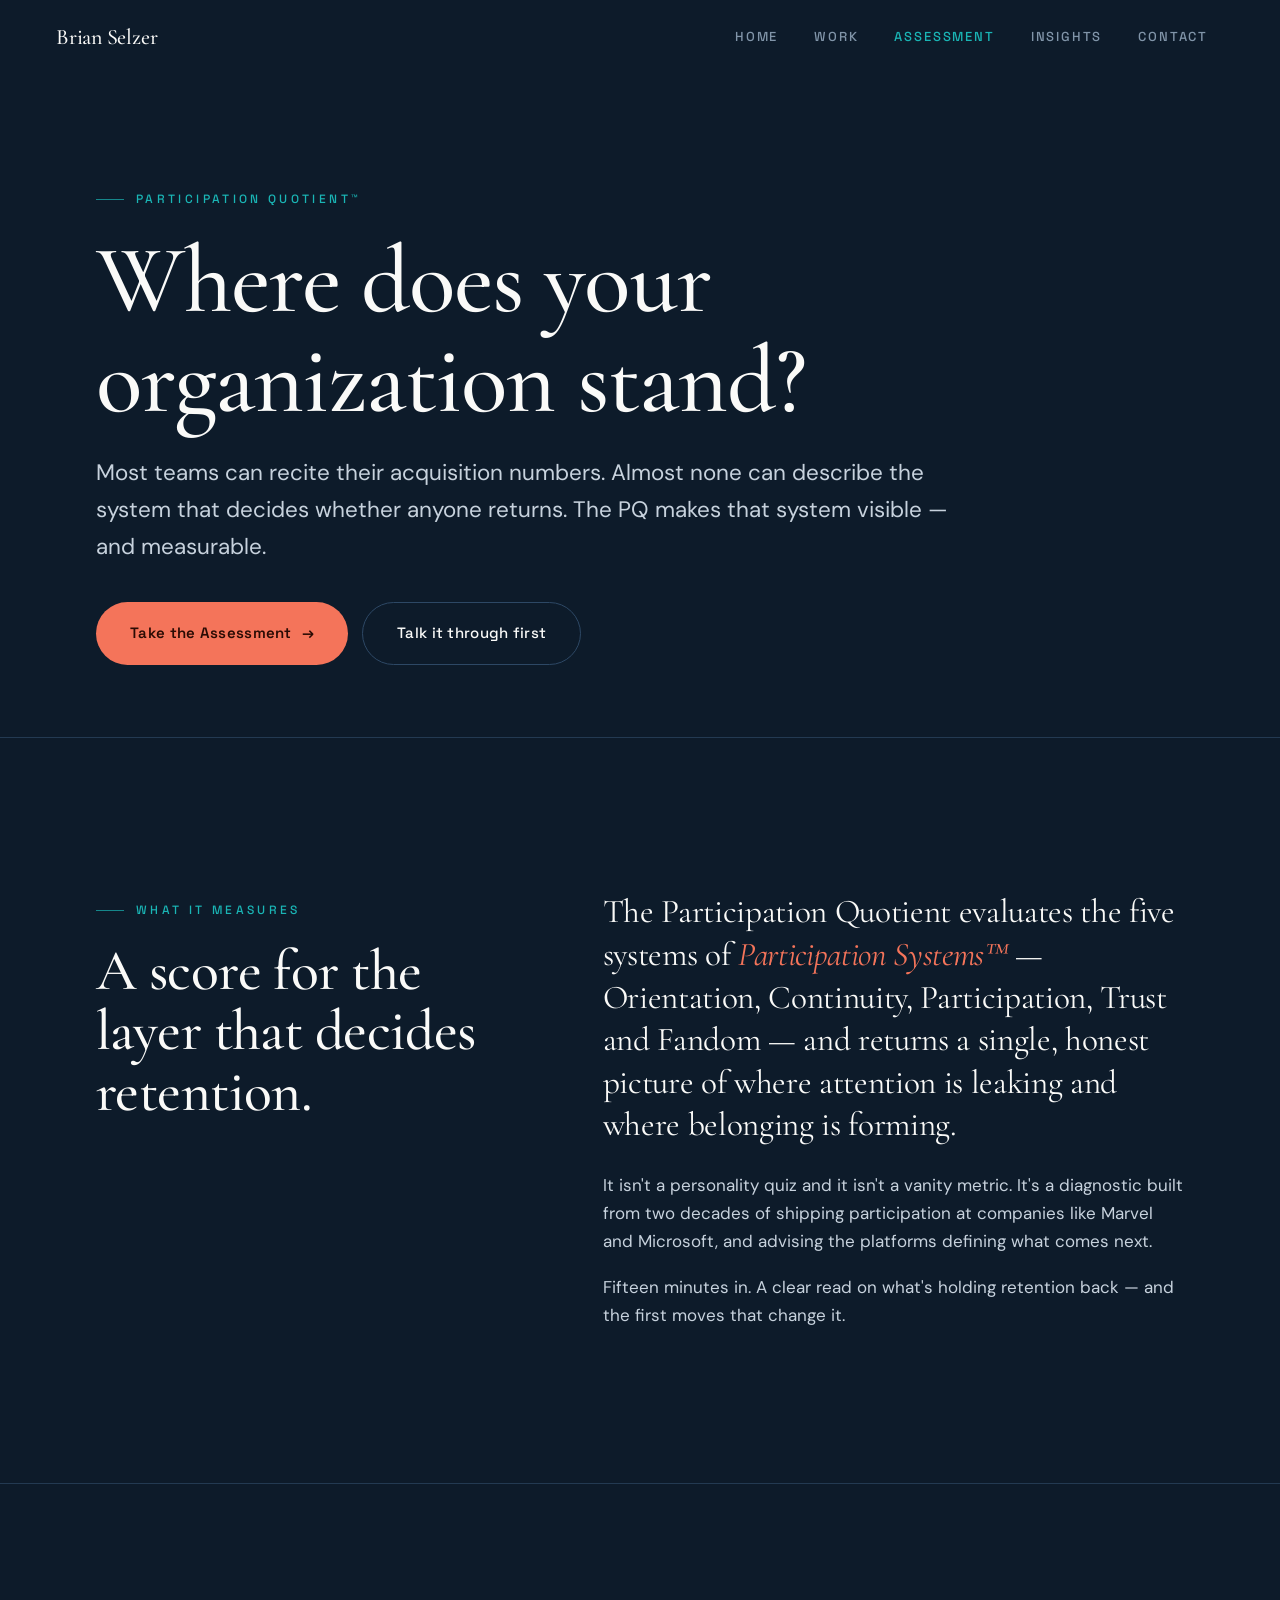
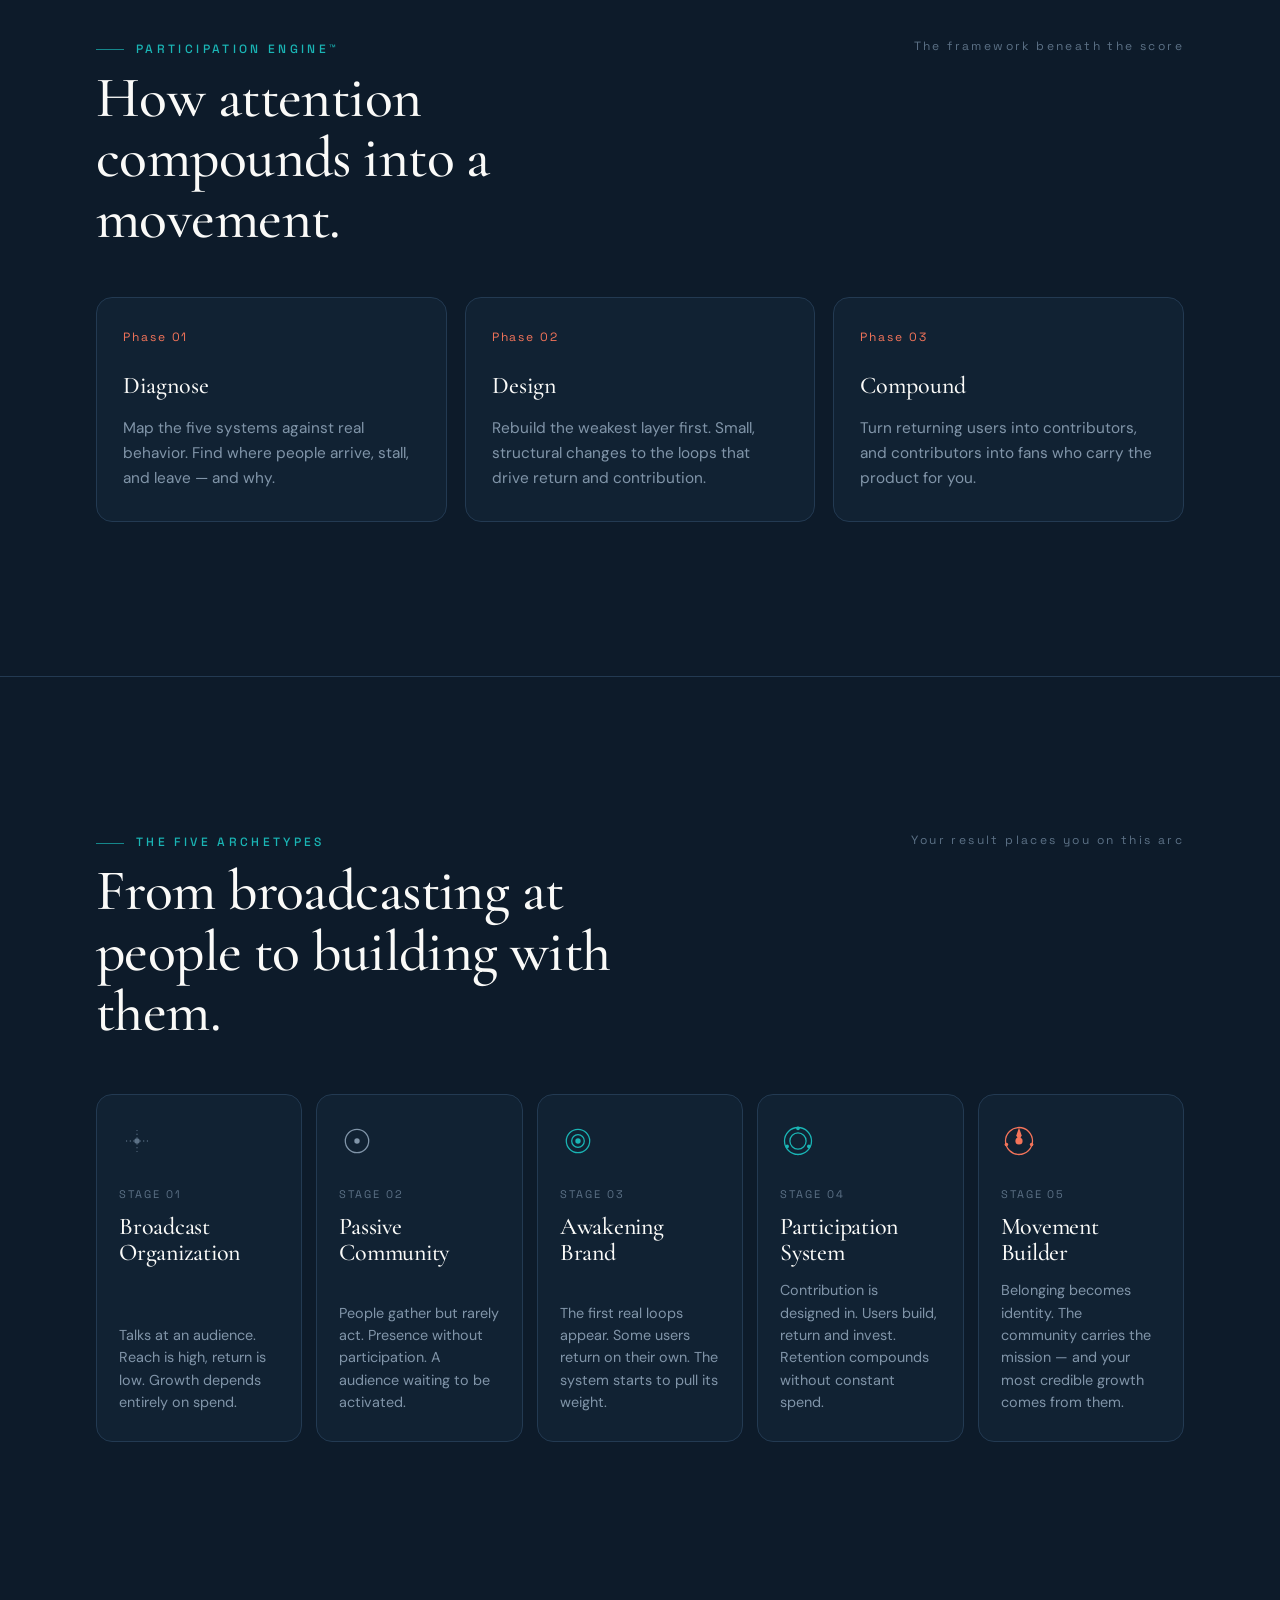
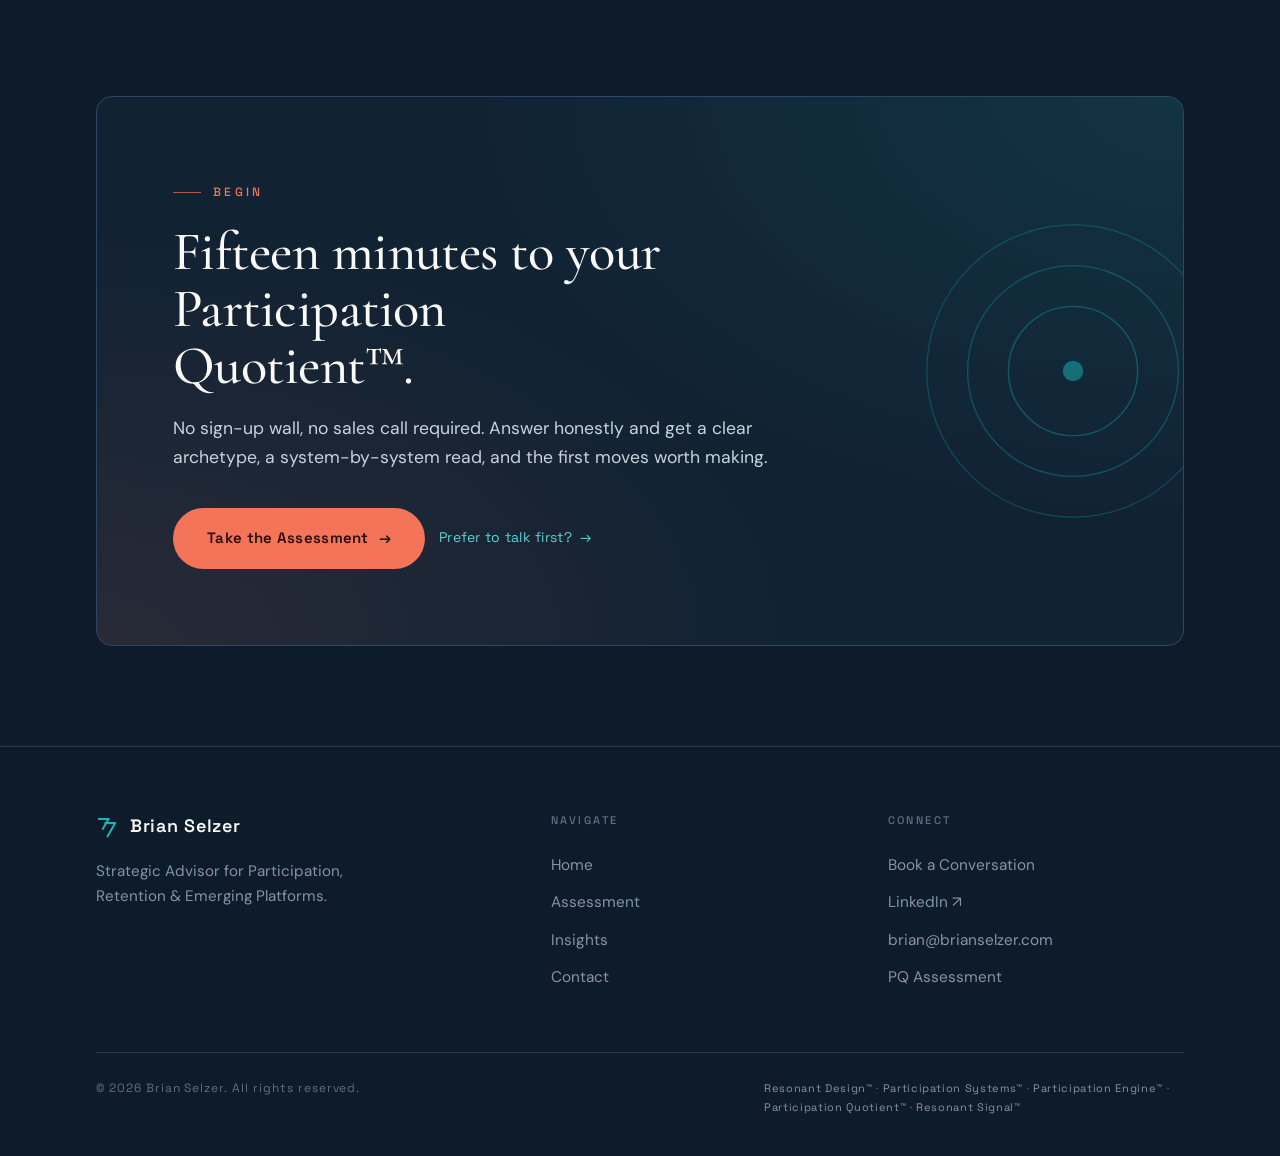
==== commit d8cd4d6f: "Add files via upload" ====
--- a/assessment.html
+++ b/assessment.html
@@ -37,7 +37,7 @@
     <h1 class="page-head__title reveal" data-delay="60">Where does your<br/>organization stand?</h1>
     <p class="page-head__lede reveal" data-delay="120">Most teams can recite their acquisition numbers. Almost none can describe the system that decides whether anyone returns. The PQ makes that system visible — and measurable.</p>
     <div class="hero__ctas reveal" data-delay="180" style="margin-top:36px;">
-      <a class="btn btn--coral btn--lg" href="/pq">Take the Assessment <span class="arr">→</span></a>
+      <a class="btn btn--coral btn--lg" href="/pq.html">Take the Assessment <span class="arr">→</span></a>
       <a class="btn btn--ghost btn--lg" href="contact.html">Talk it through first</a>
     </div>
   </div>
@@ -146,7 +146,7 @@
       <h2 class="feature__title">Fifteen minutes to your Participation Quotient&trade;.</h2>
       <p class="feature__copy">No sign-up wall, no sales call required. Answer honestly and get a clear archetype, a system-by-system read, and the first moves worth making.</p>
       <div class="feature__ctas">
-        <a class="btn btn--coral btn--lg" href="/pq">Take the Assessment <span class="arr">→</span></a>
+        <a class="btn btn--coral btn--lg" href="/pq.html">Take the Assessment <span class="arr">→</span></a>
         <a class="textlink" href="contact.html">Prefer to talk first? <span class="arr">→</span></a>
       </div>
     </div>
@@ -175,9 +175,9 @@
       <div class="footer__col">
         <h4>Connect</h4>
         <a href="contact.html">Book a Conversation</a>
-        <a href="https://www.linkedin.com/" target="_blank" rel="noopener">LinkedIn &#8599;</a>
-        <a href="mailto:hello@brianselzer.com">hello@brianselzer.com</a>
-        <a href="/pq">PQ Assessment</a>
+        <a href="https://www.linkedin.com/in/brianselzer/" target="_blank" rel="noopener">LinkedIn &#8599;</a>
+        <a href="mailto:brian@brianselzer.com">brian@brianselzer.com</a>
+        <a href="/pq.html">PQ Assessment</a>
       </div>
     </div>
     <div class="footer__bottom">
